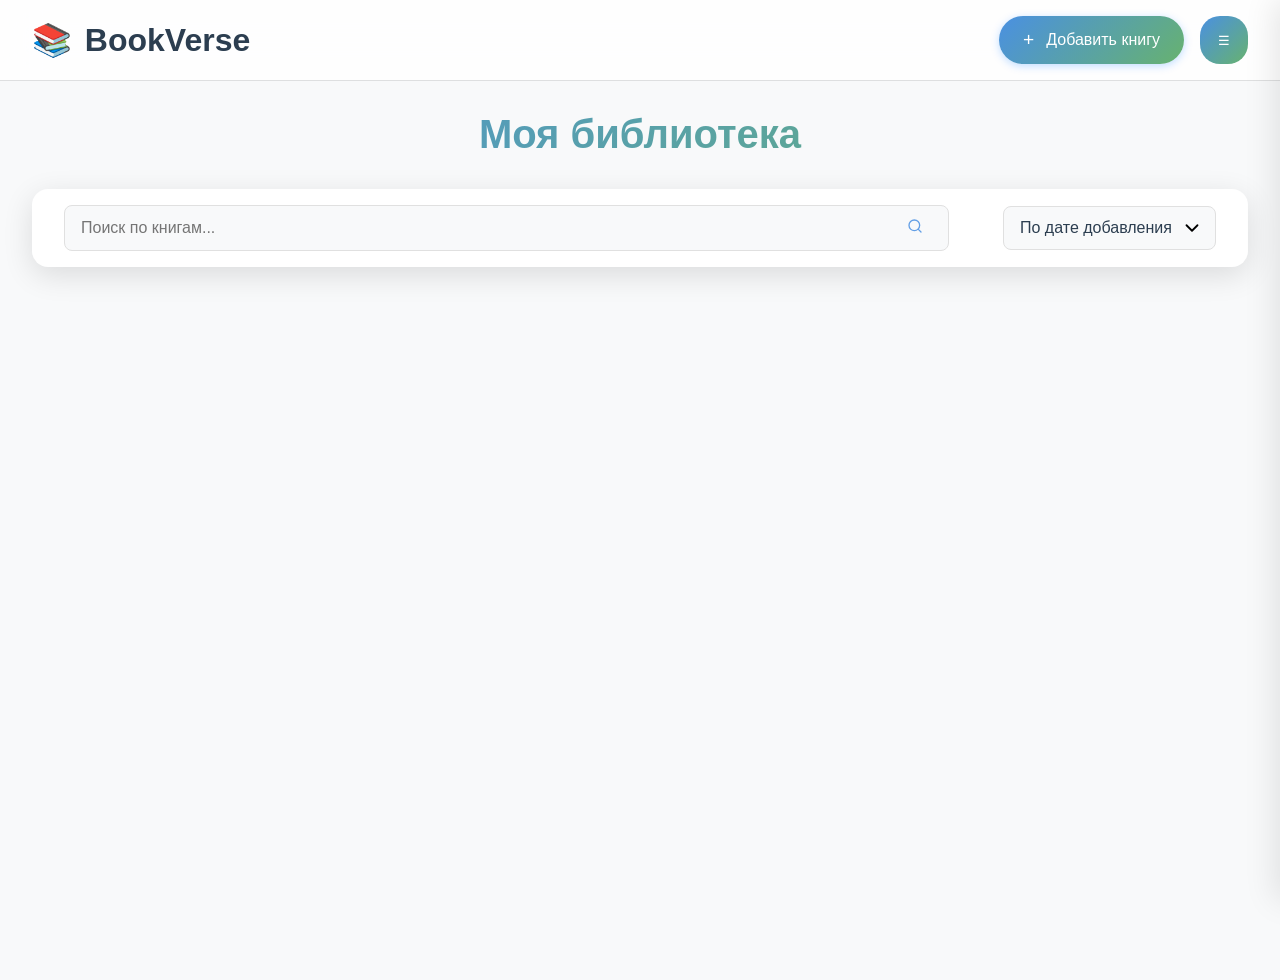
==== index.html @ 4bc9a1ad "Implement algorithmic smart search and improve character description QA" ====
<!DOCTYPE html>
<html lang="ru">
<head>
    <meta charset="UTF-8">
    <title>BookVerse - Моя библиотека</title>
    <meta name="viewport" content="width=device-width, initial-scale=1.0">
    <!-- Подключаем CSS файлы -->
    <link rel="stylesheet" href="style.css">
    <link rel="stylesheet" href="styles/settings.css">
    <link rel="icon" href="data:image/svg+xml,<svg xmlns='http://www.w3.org/2000/svg' viewBox='0 0 24 24'><text y='1em' font-size='2em'>📚</text></svg>">
</head>
<body class="white-theme">
    <!-- Навигация -->
    <nav class="main-nav glass-effect">
        <div class="nav-brand">
            <span class="logo-icon">📚</span>
            <h1 class="logo-text">BookVerse</h1>
        </div>
        
        <div class="nav-actions">
            <button class="fab-btn primary" id="uploadButton" title="Добавить книгу">
                <span class="icon-text">＋</span>
            </button>
            <button class="nav-btn with-icon" id="menuButton">
                <span class="icon-text">☰</span>
                Меню
            </button>
        </div>
    </nav>

    <!-- Основной контент -->
    <main class="content-wrapper">
        <!-- Заголовок и управление -->
        <header class="content-header">
            <div class="header-group">
                <h2 class="page-title">Моя библиотека</h2>
                <div class="sort-filter">
                    <select class="dropdown" id="sort-by">
                        <option value="date">Сортировка по дате</option>
                        <option value="title">По названию</option>
                        <option value="progress">По прогрессу</option>
                    </select>
                    <div class="search-bar">
                        <input type="text" placeholder="Поиск по книгам...">
                        <span class="search-icon">🔍</span>
                    </div>
                </div>
            </div>
        </header>

        <!-- Сетка книг -->
        <section class="books-grid" id="books-grid">
            <!-- Контент будет добавлен через JavaScript -->
        </section>
    </main>

    <!-- Боковая панель -->
    <aside class="side-panel" id="right-panel">
        <div class="panel-content">
            <div class="panel-header">
                <div class="user-profile">
                    <div class="avatar">👤</div>
                    <div class="user-info">
                        <h3 class="username">${localStorage.getItem('username')}</h3>
                        <p class="user-email">${localStorage.getItem('userEmail')}</p>
                    </div>
                </div>
                <button class="icon-btn close-btn" id="closeBtn">✕</button>
            </div>
            
            <nav class="panel-nav">
                <ul class="menu-list">
                    <li>
                        <button class="menu-item" onclick="showToolList()">
                            <span class="icon">🧠</span>
                            <span class="text">Инструменты</span>
                        </button>
                    </li>
                    <li>
                        <button class="menu-item" onclick="openSettings()">
                            <span class="icon">⚙️</span>
                            <span class="text">Настройки</span>
                        </button>
                    </li>
                </ul>
            </nav>
            
            <div class="logout-section">
                <button class="menu-item logout-btn" onclick="logout()">
                    <span class="icon">🚪</span>
                    <span class="text">Выйти</span>
                </button>
            </div>
        </div>
    </aside>

    <!-- Модальное окно загрузки -->
    <div class="modal-overlay" id="upload-overlay">
        <div class="modal-card">
            <div class="modal-header">
                <h3>Новая книга</h3>
                <button class="icon-btn" id="closeModalBtn">✕</button>
            </div>
            <div class="modal-body">
                <div class="upload-zone" id="drop-zone">
                    <input type="file" id="file-input" accept=".fb2,.txt">
                    <label for="file-input" class="upload-label">
                        <div class="upload-icon">📤</div>
                        <p>Перетащите файлы сюда<br>или нажмите для выбора</p>
                        <span class="file-types">Поддерживаемые форматы: FB2, TXT</span>
                    </label>
                </div>
                <div class="upload-progress">
                    <div class="progress-bar">
                        <div class="progress-fill" style="width: 0%"></div>
                    </div>
                    <span class="progress-text">0%</span>
                </div>
            </div>
        </div>
    </div>

    <!-- Скрипты -->
    <script src="scripts/main.js?v=20260309b" type="module"></script>
    <script type="module" src="scripts/menu.js?v=20260309b"></script>
    <script src="scripts/auth.js?v=20260309b"></script>
    <script type="module" src="scripts/settings.js?v=20260309b"></script>
    <script type="module" src="scripts/aiTools.js?v=20260309c"></script>
    <script type="module" src="scripts/contextMenu.js?v=20260309b"></script>
    <script type="module">
        import { toggleMenu, toggleUpload } from './scripts/utils.js';
        
        // Добавляем обработчики после загрузки DOM
        document.addEventListener('DOMContentLoaded', () => {
            // Кнопки для загрузки
            ['uploadButton', 'uploadCtaBtn', 'closeModalBtn'].forEach(id => {
                const button = document.getElementById(id);
                if (button) {
                    button.addEventListener('click', toggleUpload);
                }
            });

            // Кнопки для меню
            ['menuButton', 'closeBtn'].forEach(id => {
                const button = document.getElementById(id);
                if (button) {
                    button.addEventListener('click', toggleMenu);
                }
            });

            // Проверяем наличие токена при загрузке страницы
            const token = localStorage.getItem('authToken');
            if (token) {
                // Если токен есть, перенаправляем на библиотеку
                window.location.href = 'library.html';
            }
        });
    </script>
</body>
</html>
---- style.css ----
/* ============================================
   Оптимизированный CSS файл
   ============================================ */

/* Переменные (объединены дублирующие определения) */
:root {
    --primary: #636AE8;
    --background: #ffffff;
    --surface: #f8f9fa;
    --text-primary: #2c3e50;
    --text-secondary: #6c757d;
    --secondary: #4444ff;
    --accent: #ffdd2d;
}

/* ============================================
   Глобальные стили
   ============================================ */
body {
    margin: 0;
    font-family: 'Inter', system-ui;
    background: var(--background);
    color: var(--text-primary);
    transition: all 0.3s ease;
    overflow-x: hidden;
}

/* Темы */
body.white-theme {
    background-color: #ffffff;
    color: #000000;
}
body.black-theme {
    background-color: #1c1c1c; /* Тёмно-серый фон */
    color: #e0e0e0; /* Светло-серый текст */
}

/* ============================================
   Стили скроллбара (общие и для текстовых слоёв)
   ============================================ */
body.white-theme::-webkit-scrollbar,
body.black-theme::-webkit-scrollbar {
    width: 12px;
}
body.white-theme::-webkit-scrollbar-track {
    background: #e0e0e0;
}
body.black-theme::-webkit-scrollbar-track {
    background: #2b2b2b;
}
body.white-theme::-webkit-scrollbar-thumb,
body.black-theme::-webkit-scrollbar-thumb,
.text-layer::-webkit-scrollbar-thumb {
    border-radius: 6px;
    border: 3px solid;
}
body.white-theme::-webkit-scrollbar-thumb {
    background-color: var(--secondary);
    border-color: #e0e0e0;
}
body.black-theme::-webkit-scrollbar-thumb {
    background-color: var(--accent);
    border-color: #2b2b2b;
}
body.white-theme::-webkit-scrollbar-thumb:hover {
    background-color: #636AE8;
}
body.black-theme::-webkit-scrollbar-thumb:hover {
    background-color: #ffd700;
}

/* ============================================
   Навигационная панель
   ============================================ */
.navbar {
    display: flex;
    align-items: center;
    padding: 15px 30px;
    background-color: inherit;
    color: inherit;
    position: fixed;
    top: 0;
    width: 100%;
    z-index: 1000;
    box-sizing: border-box;
}
.navbar .logo {
    font-size: 2em;
    font-weight: bold;
}
.navbar .toggle-button {
    margin-left: auto;
    background-color: inherit;
    color: inherit;
    border: none;
    padding: 10px 20px;
    border-radius: 30px;
    cursor: pointer;
    transition: background-color 0.3s;
}
body.white-theme .navbar .toggle-button {
    background-color: var(--secondary);
    color: #ffffff;
}
body.black-theme .navbar .toggle-button {
    background-color: var(--accent);
    color: #1c1c1c;
}
body.white-theme .navbar .toggle-button:hover {
    background-color: #636AE8;
}
body.black-theme .navbar .toggle-button:hover {
    background-color: #ffd700;
}
.navbar .toggle-button:focus {
    outline: none;
}

/* ============================================
   Контейнер и основной контент
   ============================================ */
.container {
    display: flex;
    flex-direction: row;
    margin-top: 80px; /* Отступ под навигационную панель */
    height: calc(100vh - 80px);
    box-sizing: border-box;
}
.main-content {
    margin: 20px auto;
    flex: 1;
    overflow-y: auto;
    position: relative;
    padding-bottom: 100px; /* Отступ под нижнюю навигацию */
    box-sizing: border-box;
    max-width: 800px;
    transition: margin-right 0.3s ease;
}
.main-content.shifted {
    margin-right: 370px; /* Ширина правого сайдбара + отступ */
}
.main-content.full-width {
    width: 100%;
}

/* ============================================
   Секция загрузки
   ============================================ */
.upload-section {
    text-align: center;
    margin-top: 50px;
}
.upload-button {
    padding: 15px 30px;
    border: none;
    border-radius: 30px;
    cursor: pointer;
    font-size: 1em;
    transition: background 0.3s;
    margin-top: 20px;
}
body.white-theme .upload-button {
    background-color: var(--secondary);
    color: #ffffff;
}
body.white-theme .upload-button:hover {
    background-color: #636AE8;
}
body.black-theme .upload-button {
    background-color: var(--accent);
    color: #1c1c1c;
}
body.black-theme .upload-button:hover {
    background-color: #ffd700;
}
.upload-button:focus {
    outline: none;
}

/* ============================================
   Текстовый слой
   ============================================ */
.text-layer {
    margin: 0 auto;
    padding: 30px;
    font-size: 1.2em;
    line-height: 1.8;
    font-family: 'Georgia', 'Times New Roman', serif;
    max-width: 800px;
    width: 100%;
    box-sizing: border-box;
    overflow-y: auto;
    border-radius: 10px;
}
body.white-theme .text-layer {
    background-color: #f0f0f0;
    color: #000000;
}
body.black-theme .text-layer {
    background-color: #2b2b2b;
    color: #e0e0e0;
}
.text-layer::-webkit-scrollbar {
    width: 12px;
}
.text-layer::-webkit-scrollbar-track {
    background: inherit;
}
body.white-theme .text-layer::-webkit-scrollbar-thumb {
    background-color: var(--secondary);
    border: 3px solid #f0f0f0;
}
body.black-theme .text-layer::-webkit-scrollbar-thumb {
    background-color: var(--accent);
    border: 3px solid #2b2b2b;
}
body.white-theme .text-layer::-webkit-scrollbar-thumb:hover {
    background-color: #636AE8;
}
body.black-theme .text-layer::-webkit-scrollbar-thumb:hover {
    background-color: #ffd700;
}

/* ============================================
   Нижняя навигационная панель (скрыта)
   ============================================ */
.bottom-nav {
    display: none !important;
}

/* ============================================
   Правый сайдбар (панель меню)
   ============================================ */
.right-panel {
    position: fixed;
    top: 80px;
    right: -370px;
    width: 350px;
    height: calc(100% - 151px);
    overflow-y: auto;
    transition: right 0.3s cubic-bezier(0.4, 0, 0.2, 1);
    z-index: 1001;
    box-sizing: border-box;
    box-shadow: -5px 0 15px rgba(0,0,0,0.3);
    border-radius: 10px 0 0 10px;
}
.right-panel.active {
    right: 20px;
}
body.white-theme .right-panel {
    background: linear-gradient(180deg, #f9f9f9, #e6e6e6);
    color: #333333;
    border-left: 1px solid var(--secondary);
    box-shadow: -5px 0 15px rgba(0,0,0,0.1);
}
body.black-theme .right-panel {
    background: linear-gradient(180deg, #2b2b2b, #1c1c1c);
    color: #e0e0e0;
    border-left: 1px solid var(--accent);
    box-shadow: -5px 0 15px rgba(0,0,0,0.3);
}
body.white-theme .right-panel h2,
body.white-theme .right-panel p,
body.white-theme .right-panel button {
    color: #333333;
}
body.white-theme .right-panel button {
    background-color: var(--secondary);
    color: #ffffff;
}
body.white-theme .right-panel button:hover {
    background-color: #636AE8;
}
body.black-theme .right-panel h2,
body.black-theme .right-panel p,
body.black-theme .right-panel button {
    color: #e0e0e0;
}
body.black-theme .right-panel button {
    background-color: var(--accent);
    color: #1c1c1c;
}
body.black-theme .right-panel button:hover {
    background-color: #ffd700;
}

/* Содержимое панели */
#panel-content {
    padding: 20px 30px;
}
.panel-header {
    display: flex;
    justify-content: center;
    align-items: center;
    padding: 10px;
}
.panel-header h2 {
    margin: 0;
    font-size: 1.5em;
    text-align: center;
    color: inherit;
}
#panel-content h2 {
    margin-top: 0;
    text-align: center;
    color: inherit;
}
#panel-content p {
    text-align: center;
    font-size: 1em;
    margin-bottom: 20px;
    color: inherit;
}

/* ============================================
   Списки меню и инструментов
   ============================================ */
.menu-list,
.tool-list {
    list-style: none;
    padding: 0;
}
.menu-list li,
.tool-list li {
    margin: 15px 0;
}
.menu-list li button,
.tool-list li button {
    width: 100%;
    padding: 15px;
    border: none;
    border-radius: 30px;
    cursor: pointer;
    font-size: 1em;
    text-align: center;
    transition: background 0.3s;
}
body.white-theme .menu-list li button,
body.white-theme .tool-list li button {
    background-color: var(--secondary);
    color: #ffffff;
}
body.white-theme .menu-list li button:hover,
body.white-theme .tool-list li button:hover {
    background-color: #636AE8;
}
body.black-theme .menu-list li button,
body.black-theme .tool-list li button {
    background-color: var(--accent);
    color: #1c1c1c;
}
body.black-theme .menu-list li button:hover,
body.black-theme .tool-list li button:hover {
    background-color: #ffd700;
}
.menu-list li button:focus,
.tool-list li button:focus {
    outline: none;
}
.tool-list li p {
    margin: 5px 0 0 0;
    font-size: 0.9em;
    color: inherit;
}

/* ============================================
   Панель настроек
   ============================================ */
.settings-panel label {
    display: flex;
    align-items: center;
    margin: 10px 0 5px;
    color: inherit;
}
.settings-panel label input[type="checkbox"] {
    margin-right: 10px;
}
.settings-panel select,
.settings-panel input[type="range"],
.settings-panel input[type="color"],
.settings-panel input[type="text"] {
    width: 100%;
    padding: 8px;
    margin-bottom: 10px;
    background-color: inherit;
    color: inherit;
    border: 1px solid;
    border-radius: 5px;
    box-sizing: border-box;
}
body.white-theme .settings-panel select,
body.white-theme .settings-panel input[type="range"],
body.white-theme .settings-panel input[type="color"],
body.white-theme .settings-panel input[type="text"] {
    background-color: #f0f0f0;
    border-color: var(--secondary);
}
body.black-theme .settings-panel select,
body.black-theme .settings-panel input[type="range"],
body.black-theme .settings-panel input[type="color"],
body.black-theme .settings-panel input[type="text"] {
    background-color: #3a3a3a;
    border-color: var(--accent);
}
.settings-panel input[type="range"] {
    height: 8px;
    border-radius: 5px;
    outline: none;
    opacity: 0.7;
    transition: opacity 0.2s;
}
.settings-panel input[type="range"]:hover {
    opacity: 1;
}
.settings-panel input[type="range"]::-webkit-slider-thumb {
    -webkit-appearance: none;
    appearance: none;
    width: 20px;
    height: 20px;
    border-radius: 50%;
    background: inherit;
    cursor: pointer;
}
body.white-theme .settings-panel input[type="range"]::-webkit-slider-thumb {
    background-color: var(--secondary);
}
body.black-theme .settings-panel input[type="range"]::-webkit-slider-thumb {
    background-color: var(--accent);
}
body.white-theme .settings-panel input[type="range"]::-webkit-slider-thumb:hover {
    background-color: #636AE8;
}
body.black-theme .settings-panel input[type="range"]::-webkit-slider-thumb:hover {
    background-color: #ffd700;
}
.settings-panel button {
    width: 100%;
    padding: 12px;
    border: none;
    border-radius: 30px;
    cursor: pointer;
    font-size: 1em;
    margin-top: 10px;
    transition: background 0.3s;
}
body.white-theme .settings-panel button {
    background-color: var(--secondary);
    color: #ffffff;
}
body.white-theme .settings-panel button:hover {
    background-color: #636AE8;
}
body.black-theme .settings-panel button {
    background-color: var(--accent);
    color: #1c1c1c;
}
body.black-theme .settings-panel button:hover {
    background-color: #ffd700;
}
.settings-panel button:focus {
    outline: none;
}

/* ============================================
   Кнопка "Назад"
   ============================================ */
.back-button {
    padding: 10px 15px;
    border: none;
    border-radius: 30px;
    cursor: pointer;
    margin-bottom: 10px;
    font-size: 1em;
    transition: background 0.3s;
    display: block;
}
body.white-theme .back-button {
    background-color: var(--secondary);
    color: #ffffff;
}
body.white-theme .back-button:hover {
    background-color: #636AE8;
}
body.black-theme .back-button {
    background-color: var(--accent);
    color: #1c1c1c;
}
body.black-theme .back-button:hover {
    background-color: #ffd700;
}
.back-button:focus {
    outline: none;
}

/* ============================================
   Содержимое AI инструментов
   ============================================ */
.ai-tools-content {
    position: relative;
}
.ai-tools-content button {
    width: 100%;
    padding: 15px;
    border: none;
    border-radius: 30px;
    cursor: pointer;
    font-size: 1em;
    text-align: center;
    transition: background 0.3s;
}
body.white-theme .ai-tools-content button {
    background-color: var(--secondary);
    color: #ffffff;
}
body.white-theme .ai-tools-content button:hover {
    background-color: #636AE8;
}
body.black-theme .ai-tools-content button {
    background-color: var(--accent);
    color: #1c1c1c;
}
body.black-theme .ai-tools-content button:hover {
    background-color: #ffd700;
}

/* ============================================
   Режимы для слабовидящих и дальтоников
   ============================================ */
.accessibility-mode {
    font-size: 1.5em;
    line-height: 2;
}
.colorblind-mode {
    filter: grayscale(100%);
}
body.colorblind-mode {
    filter: contrast(1.5);
}
body.colorblind-mode .navbar {
    background-color: #222;
    color: #fff;
}
body.colorblind-mode .content {
    color: #333;
    background-color: #eee;
}
body.colorblind-mode * {
    outline: none;
    margin: 0;
}

/* ============================================
   Стили для tool-content (инструменты)
   ============================================ */
body.white-theme .tool-content,
body.black-theme .tool-content {
    border: 1px solid;
    box-shadow: 0 2px 10px rgba(0, 0, 0, 0.3);
    border-radius: 10px;
    padding: 20px;
    transition: background 0.3s ease, color 0.3s ease, border-color 0.3s ease;
}
body.white-theme .tool-content {
    background: linear-gradient(180deg, #f9f9f9, #e6e6e6);
    color: #333333;
    border-color: var(--secondary);
}
body.black-theme .tool-content {
    background: linear-gradient(180deg, #2b2b2b, #1c1c1c);
    color: #e0e0e0;
    border-color: var(--accent);
}
body.white-theme .tool-content h2,
body.white-theme .tool-content p,
body.white-theme .tool-content button {
    color: #333333;
}
body.white-theme .tool-content button {
    background-color: var(--secondary);
    color: #ffffff;
    border: none;
    border-radius: 30px;
    padding: 10px 20px;
    cursor: pointer;
    transition: background-color 0.3s ease, transform 0.2s;
}
body.white-theme .tool-content button:hover {
    background-color: #636AE8;
    transform: scale(1.05);
}
body.black-theme .tool-content h2,
body.black-theme .tool-content p,
body.black-theme .tool-content button {
    color: #e0e0e0;
}
body.black-theme .tool-content button {
    background-color: var(--accent);
    color: #1c1c1c;
    border: none;
    border-radius: 30px;
    padding: 10px 20px;
    cursor: pointer;
    transition: background-color 0.3s ease, transform 0.2s;
}
body.black-theme .tool-content button:hover {
    background-color: #ffd700;
    transform: scale(1.05);
}

/* ============================================
   Стили для form-group
   ============================================ */
body.white-theme .form-group,
body.black-theme .form-group {
    border: 1px solid;
    box-shadow: 0 2px 10px rgba(0, 0, 0, 0.3);
    border-radius: 10px;
    padding: 15px;
    margin-bottom: 20px;
    transition: background 0.3s ease, color 0.3s ease, border-color 0.3s ease;
    background: linear-gradient(180deg, #f9f9f9, #e6e6e6);
}
body.black-theme .form-group {
    background: linear-gradient(180deg, #2b2b2b, #1c1c1c);
}
body.white-theme .form-group label,
body.white-theme .form-group input,
body.white-theme .form-group select,
body.white-theme .form-group textarea {
    color: #333333;
}
body.white-theme .form-group input,
body.white-theme .form-group select,
body.white-theme .form-group textarea {
    background-color: #ffffff;
    border: 1px solid var(--secondary);
    border-radius: 5px;
    padding: 10px;
    width: 100%;
    box-sizing: border-box;
    transition: border-color 0.3s ease, background-color 0.3s ease;
}
body.white-theme .form-group input:focus,
body.white-theme .form-group select:focus,
body.white-theme .form-group textarea:focus {
    border-color: #636AE8;
    outline: none;
}
body.black-theme .form-group label,
body.black-theme .form-group input,
body.black-theme .form-group select,
body.black-theme .form-group textarea {
    color: #e0e0e0;
}
body.black-theme .form-group input,
body.black-theme .form-group select,
body.black-theme .form-group textarea {
    background-color: #1c1c1c;
    border: 1px solid var(--accent);
    border-radius: 5px;
    padding: 10px;
    width: 100%;
    box-sizing: border-box;
    transition: border-color 0.3s ease, background-color 0.3s ease;
}
body.black-theme .form-group input:focus,
body.black-theme .form-group select:focus,
body.black-theme .form-group textarea:focus {
    border-color: #ffd700;
    outline: none;
}
body.white-theme .form-group button {
    background-color: var(--secondary);
    color: #ffffff;
    border: none;
    border-radius: 30px;
    padding: 10px 20px;
    cursor: pointer;
    transition: background-color 0.3s ease, transform 0.2s;
}
body.white-theme .form-group button:hover {
    background-color: #636AE8;
    transform: scale(1.05);
}
body.black-theme .form-group button {
    background-color: var(--accent);
    color: #1c1c1c;
    border: none;
    border-radius: 30px;
    padding: 10px 20px;
    cursor: pointer;
    transition: background-color 0.3s ease, transform 0.2s;
}
body.black-theme .form-group button:hover {
    background-color: #ffd700;
    transform: scale(1.05);
}

/* ============================================
   Стили для summary-result
   ============================================ */
body.white-theme .summary-result,
body.black-theme .summary-result {
    border: 1px solid;
    box-shadow: 0 2px 10px rgba(0, 0, 0, 0.3);
    border-radius: 10px;
    padding: 20px;
    margin-bottom: 20px;
    transition: background 0.3s ease, color 0.3s ease, border-color 0.3s ease;
    font-size: 1em;
    line-height: 1.6;
    overflow: auto;
}
body.white-theme .summary-result {
    background: linear-gradient(180deg, #f9f9f9, #e6e6e6);
    color: #333333;
    border-color: var(--secondary);
}
body.black-theme .summary-result {
    background: linear-gradient(180deg, #2b2b2b, #1c1c1c);
    color: #e0e0e0;
    border-color: var(--accent);
}
body.white-theme .summary-result h3,
body.white-theme .summary-result p,
body.white-theme .summary-result li {
    color: #333333;
}
body.black-theme .summary-result h3,
body.black-theme .summary-result p,
body.black-theme .summary-result li {
    color: #e0e0e0;
}
.summary-result::-webkit-scrollbar {
    width: 10px;
}
body.white-theme .summary-result::-webkit-scrollbar-track {
    background: #e0e0e0;
}
body.black-theme .summary-result::-webkit-scrollbar-track {
    background: #2b2b2b;
}
body.white-theme .summary-result::-webkit-scrollbar-thumb {
    background-color: var(--secondary);
    border-radius: 5px;
    border: 2px solid #e0e0e0;
}
body.black-theme .summary-result::-webkit-scrollbar-thumb {
    background-color: var(--accent);
    border-radius: 5px;
    border: 2px solid #2b2b2b;
}
body.white-theme .summary-result::-webkit-scrollbar-thumb:hover {
    background-color: #636AE8;
}
body.black-theme .summary-result::-webkit-scrollbar-thumb:hover {
    background-color: #ffd700;
}

/* ============================================
   Стили для visualization-tool
   ============================================ */
body.white-theme .visualization-tool,
body.black-theme .visualization-tool {
    border: 1px solid;
    box-shadow: 0 2px 10px rgba(0, 0, 0, 0.3);
    border-radius: 10px;
    padding: 20px;
    margin-bottom: 20px;
    transition: background 0.3s ease, color 0.3s ease, border-color 0.3s ease;
    overflow: hidden;
}
body.white-theme .visualization-tool {
    background: linear-gradient(180deg, #f9f9f9, #e6e6e6);
    color: #333333;
    border-color: var(--secondary);
}
body.black-theme .visualization-tool {
    background: linear-gradient(180deg, #2b2b2b, #1c1c1c);
    color: #e0e0e0;
    border-color: var(--accent);
}

/* ============================================
   Стили для chat-window
   ============================================ */
body.white-theme .chat-window,
body.black-theme .chat-window {
    border: 1px solid;
    box-shadow: 0 4px 15px rgba(0, 0, 0, 0.3);
    border-radius: 10px;
    padding: 15px;
    margin-bottom: 20px;
    max-height: 400px;
    overflow-y: auto;
    transition: background 0.3s ease, color 0.3s ease, border-color 0.3s ease;
}
body.white-theme .chat-window {
    background: linear-gradient(180deg, #ffffff, #f2f2f2);
    color: #333333;
    border-color: var(--secondary);
}
body.black-theme .chat-window {
    background: linear-gradient(180deg, #2b2b2b, #1c1c1c);
    color: #e0e0e0;
    border-color: var(--accent);
}
.chat-window::-webkit-scrollbar {
    width: 10px;
}
body.white-theme .chat-window::-webkit-scrollbar-track {
    background: #e0e0e0;
}
body.black-theme .chat-window::-webkit-scrollbar-track {
    background: #2b2b2b;
}
body.white-theme .chat-window::-webkit-scrollbar-thumb {
    background-color: var(--secondary);
    border-radius: 5px;
    border: 2px solid #e0e0e0;
}
body.black-theme .chat-window::-webkit-scrollbar-thumb {
    background-color: var(--accent);
    border-radius: 5px;
    border: 2px solid #2b2b2b;
}
body.white-theme .chat-window::-webkit-scrollbar-thumb:hover {
    background-color: #636AE8;
}
body.black-theme .chat-window::-webkit-scrollbar-thumb:hover {
    background-color: #ffd700;
}

/* ============================================
   Стили для input-container и #user-input
   ============================================ */
body.white-theme .input-container,
body.black-theme .input-container {
    border-radius: 10px;
    padding: 10px;
    margin-top: 10px;
    display: flex;
    gap: 10px;
    transition: background 0.3s ease, border-color 0.3s ease;
}
body.white-theme .input-container {
    background: #ffffff;
    border: 1px solid var(--secondary);
}
body.black-theme .input-container {
    background: #1c1c1c;
    border: 1px solid var(--accent);
}
body.white-theme .input-container input,
body.white-theme .input-container button {
    background-color: #f2f2f2;
    color: #333333;
    border: 1px solid var(--secondary);
    border-radius: 5px;
    padding: 8px 12px;
    transition: border-color 0.3s ease, background-color 0.3s ease;
}
body.white-theme .input-container button {
    background-color: var(--secondary);
    color: #ffffff;
    cursor: pointer;
}
body.white-theme .input-container button:hover {
    background-color: #636AE8;
}
body.black-theme .input-container input,
body.black-theme .input-container button {
    background-color: #2b2b2b;
    color: #e0e0e0;
    border: 1px solid var(--accent);
    border-radius: 5px;
    padding: 8px 12px;
    transition: border-color 0.3s ease, background-color 0.3s ease;
}
body.black-theme .input-container button {
    background-color: var(--accent);
    color: #1c1c1c;
    cursor: pointer;
}
body.black-theme .input-container button:hover {
    background-color: #ffd700;
}
body.white-theme #user-input,
body.black-theme #user-input {
    border-radius: 10px;
    padding: 10px 15px;
    font-size: 1em;
    width: 100%;
    box-sizing: border-box;
    transition: background-color 0.3s ease, border-color 0.3s ease, color 0.3s ease;
}
body.white-theme #user-input {
    background-color: #ffffff;
    color: #333333;
    border: 1px solid var(--secondary);
}
body.black-theme #user-input {
    background-color: #1c1c1c;
    color: #e0e0e0;
    border: 1px solid var(--accent);
}
body.white-theme #user-input:focus {
    border-color: #636AE8;
    background-color: #f9f9f9;
    outline: none;
}
body.black-theme #user-input:focus {
    border-color: #ffd700;
    background-color: #2b2b2b;
    outline: none;
}
body.white-theme #user-input::placeholder {
    color: #999999;
}
body.black-theme #user-input::placeholder {
    color: #cccccc;
}
#user-input:focus {
    transition: all 0.3s ease;
}

/* ============================================
   Стили для pannel-header и panel-content
   ============================================ */
body.white-theme .pannel-header {
    background-color: #f9f9f9;
    color: #333333;
    border-bottom: 1px solid var(--secondary);
    padding: 15px 20px;
    font-size: 1.5em;
    font-weight: bold;
    text-align: center;
    border-radius: 10px 10px 0 0;
    transition: background-color 0.3s ease, color 0.3s ease, border-color 0.3s ease;
}
body.black-theme .pannel-header {
    background-color: #1c1c1c;
    color: var(--accent);
    border-bottom: 1px solid var(--accent);
    padding: 15px 20px;
    font-size: 1.5em;
    font-weight: bold;
    text-align: center;
    border-radius: 10px 10px 0 0;
    transition: background-color 0.3s ease, color 0.3s ease, border-color 0.3s ease;
}
body.white-theme .pannel-header:hover {
    background-color: #e6e6e6;
    color: var(--secondary);
}
body.black-theme .pannel-header:hover {
    background-color: #2b2b2b;
    color: #ffd700;
}
body.white-theme #panel-content h2 {
    color: #333333;
    padding: 10px 15px;
    font-size: 1.8em;
    font-weight: bold;
    text-align: center;
    border-radius: 5px;
    transition: background-color 0.3s ease, color 0.3s ease, border-color 0.3s ease;
}
body.black-theme #panel-content h2 {
    color: var(--accent);
    padding: 10px 15px;
    font-size: 1.8em;
    font-weight: bold;
    text-align: center;
    border-radius: 5px;
    transition: background-color 0.3s ease, color 0.3s ease, border-color 0.3s ease;
}

/* ============================================
   Стили для сетки книг и карточек (лендинг, главная)
   ============================================ */
.library-grid,
.books-grid {
    display: grid;
    gap: 20px;
    padding: 20px;
}
.library-grid {
    grid-template-columns: repeat(auto-fill, minmax(200px, 1fr));
}
.books-grid {
    grid-template-columns: repeat(auto-fill, minmax(280px, 1fr));
    gap: 1.5rem;
    margin-top: 2rem;
}
.book-card {
    cursor: pointer;
    overflow: hidden;
    transition: transform 0.2s ease, box-shadow 0.2s ease;
    display: flex;
    flex-direction: column;
    background: var(--surface);
    border-radius: 15px;
    height: 300px;
}
.book-card:hover {
    transform: translateY(-5px);
    box-shadow: 0 5px 15px rgba(0,0,0,0.2);
}

.book-icon {
    font-size: 48px;
}
.book-info {
    padding: 15px;
    overflow: hidden;
}
.book-info h3 {
    margin: 0;
    font-size: 1.1em;
    white-space: nowrap;
    overflow: hidden;
    text-overflow: ellipsis;
}
.progress-bar {
    margin: 10px 0;
    height: 4px;
    background-color: rgba(0, 0, 0, 0.1);
    border-radius: 2px;
}
.progress {
    height: 100%;
    background-color: var(--secondary);
    border-radius: 2px;
    transition: width 0.3s ease;
}
body.black-theme .progress {
    background-color: var(--accent);
}
.progress-text {
    margin: 5px 0;
    font-size: 0.9em;
    opacity: 0.8;
}
.empty-library {
    text-align: center;
    padding: 50px;
    grid-column: 1 / -1;
}
.empty-library h2 {
    margin-bottom: 15px;
}
.empty-library p {
    margin-bottom: 25px;
    opacity: 0.8;
}
.error-message {
    color: #dc3545;
    background: #f8d7da;
    padding: 1rem;
    border-radius: 0.5rem;
    margin-bottom: 1.5rem;
    border: 1px solid #f5c6cb;
    display: none;
}

/* ============================================
   Лендинг
   ============================================ */
.landing-container {
    max-width: 1200px;
    margin: 0 auto;
    padding: 2rem;
}
.landing-header {
    text-align: center;
    margin-bottom: 4rem;
}
.tagline {
    font-size: 1.5rem;
    color: #666;
    margin-top: 1rem;
}
.features {
    display: grid;
    grid-template-columns: repeat(auto-fit, minmax(250px, 1fr));
    gap: 2rem;
    margin: 3rem 0;
}
.feature-card {
    background: var(--surface);
    border-radius: 1rem;
    padding: 2rem;
    text-align: center;
    transition: transform 0.3s ease;
}
.feature-card:hover {
    transform: translateY(-5px);
}
.feature-icon {
    font-size: 3rem;
    margin-bottom: 1rem;
}
.auth-buttons {
    display: flex;
    gap: 1rem;
    justify-content: center;
    margin-top: 3rem;
}
.auth-button {
    padding: 1rem 2rem;
    border-radius: 8px;
    text-decoration: none;
    font-weight: 500;
    transition: transform 0.2s, box-shadow 0.2s;
}
.auth-button.primary {
    background: var(--primary);
    color: white;
}
.auth-button.secondary {
    background: transparent;
    border: 2px solid var(--primary);
    color: var(--primary);
}
.auth-button:hover {
    transform: translateY(-2px);
    box-shadow: 0 4px 12px rgba(99,106,232,0.3);
}

/* ============================================
   Главная страница (навигация)
   ============================================ */
.main-nav {
    display: flex;
    align-items: center;
    justify-content: space-between;
    padding: 12px 24px;
    background: rgba(255, 255, 255, 0.9);
    backdrop-filter: blur(10px);
    box-shadow: 0 2px 10px rgba(0, 0, 0, 0.1);
    position: fixed;
    top: 0;
    left: 0;
    right: 0;
    z-index: 1000;
    height: 60px;
}

/* Логотип */
.nav-brand {
    display: flex;
    align-items: center;
    gap: 12px;
}

.logo-icon {
    font-size: 1.5em;
}

.logo-text {
    font-size: 1.5em;
    margin: 0;
    font-weight: 600;
}

/* Действия в навигации */
.nav-actions {
    display: flex;
    align-items: center;
    gap: 16px;
}

/* Кнопка добавления */
.fab-btn {
    width: 40px;
    height: 40px;
    border-radius: 20px;
    display: flex;
    align-items: center;
    justify-content: center;
    border: none;
    cursor: pointer;
    transition: all 0.2s ease;
    background: var(--primary);
    color: white;
    font-size: 1.2em;
}

.fab-btn:hover {
    transform: scale(1.05);
    box-shadow: 0 2px 8px rgba(0, 0, 0, 0.2);
}

/* Стилизация поиска и сортировки */
.sort-filter {
    display: flex;
    align-items: center;
    gap: 16px;
    margin-top: 16px;
}

.dropdown {
    padding: 8px 16px;
    border: 1px solid rgba(0, 0, 0, 0.1);
    border-radius: 20px;
    background: white;
    font-size: 0.9em;
    color: var(--text-primary);
    cursor: pointer;
    transition: all 0.2s ease;
}

.search-bar {
    display: flex;
    align-items: center;
    background: white;
    border: 1px solid rgba(0, 0, 0, 0.1);
    border-radius: 20px;
    padding: 8px 16px;
    flex: 1;
    max-width: 300px;
}

.search-bar input {
    border: none;
    outline: none;
    width: 100%;
    font-size: 0.9em;
    color: var(--text-primary);
}

.search-icon {
    opacity: 0.5;
    margin-left: 8px;
}

/* Сетка книг */
.books-grid {
    display: grid;
    grid-template-columns: repeat(auto-fill, minmax(200px, 1fr));
    gap: 24px;
    padding: 24px;
    margin-top: 80px;
}

/* Карточка книги */
.book-card {
    background: white;
    border-radius: 12px;
    overflow: hidden;
    transition: all 0.2s ease;
    box-shadow: 0 2px 8px rgba(0, 0, 0, 0.1);
}

.book-card:hover {
    transform: translateY(-4px);
    box-shadow: 0 4px 12px rgba(0, 0, 0, 0.15);
}

.book-cover {
    width: 100%;
    height: 280px;
    overflow: hidden;
}

.book-cover img {
    width: 100%;
    height: 100%;
    object-fit: cover;
}

.book-details {
    padding: 16px;
}

.book-title {
    margin: 0 0 8px 0;
    font-size: 1em;
    font-weight: 600;
}

.book-meta {
    display: flex;
    justify-content: space-between;
    font-size: 0.8em;
    color: var(--text-secondary);
    margin-bottom: 8px;
}

/* Прогресс чтения */
.progress-bar {
    height: 4px;
    background-color: rgba(0, 0, 0, 0.1);
    border-radius: 2px;
}

.progress-fill {
    height: 100%;
    background: var(--primary);
    transition: width 0.3s ease;
}

/* Состояние пустой библиотеки */
.empty-state {
    grid-column: 1 / -1;
    text-align: center;
    padding: 48px;
    display: none; /* По умолчанию скрыт */
}

.empty-state.active {
    display: flex;
    flex-direction: column;
    align-items: center;
}

.empty-illustration {
    font-size: 4em;
    margin-bottom: 16px;
}

/* Адаптивность */
@media (max-width: 768px) {
    .main-nav {
        padding: 8px 16px;
    }

    .sort-filter {
        flex-direction: column;
        align-items: stretch;
    }

    .search-bar {
        max-width: none;
    }

    .books-grid {
        grid-template-columns: repeat(auto-fill, minmax(160px, 1fr));
        gap: 16px;
        padding: 16px;
    }

    .book-cover {
        height: 220px;
    }
}

/* ============================================
   Страница авторизации
   ============================================ */
.auth-container {
    display: flex;
    justify-content: center;
    align-items: center;
    min-height: 100vh;
    padding: 2rem;
}
.auth-box {
    background: var(--surface);
    border-radius: 1.5rem;
    padding: 3rem;
    width: 100%;
    max-width: 500px;
    box-shadow: 0 10px 30px rgba(0,0,0,0.1);
    animation: slideUp 0.5s ease;
}
@keyframes slideUp {
    from {
        opacity: 0;
        transform: translateY(50px);
    }
    to {
        opacity: 1;
        transform: translateY(0);
    }
}
.auth-form {
    display: flex;
    flex-direction: column;
    gap: 1.5rem;
}
.auth-form input {
    padding: 1rem;
    border: 2px solid #e0e0e0;
    border-radius: 0.75rem;
    font-size: 1rem;
    transition: border-color 0.3s ease;
}
.auth-form input:focus {
    outline: none;
    border-color: var(--primary);
}
.auth-form button {
    background: var(--primary);
    color: white;
    border: none;
    padding: 1rem;
    border-radius: 0.75rem;
    font-size: 1rem;
    cursor: pointer;
    transition: background 0.3s ease;
}
.auth-form button:hover {
    background: #4f58e6;
}
.loading-indicator {
    position: fixed;
    top: 50%;
    left: 50%;
    transform: translate(-50%, -50%);
    text-align: center;
}
.spinner {
    border: 4px solid #f3f3f3;
    border-top: 4px solid var(--primary);
    border-radius: 50%;
    width: 40px;
    height: 40px;
    animation: spin 1s linear infinite;
    margin: 0 auto 1rem;
}
@keyframes spin {
    0% { transform: rotate(0deg); }
    100% { transform: rotate(360deg); }
}
.upload-overlay {
    position: fixed;
    top: 0;
    left: 0;
    right: 0;
    bottom: 0;
    background: rgba(0,0,0,0.5);
    display: none;
    align-items: center;
    justify-content: center;
}
.auth-card {
    background: var(--surface);
    border-radius: 1.5rem;
    padding: 2rem;
    width: 100%;
    max-width: 400px;
    box-shadow: 0 4px 6px rgba(0,0,0,0.1);
}
.input-group {
    margin-bottom: 1.5rem;
}
.input-group label {
    display: block;
    margin-bottom: 0.5rem;
    color: var(--text-primary);
    font-weight: 500;
}
.input-group input {
    width: 100%;
    padding: 0.75rem;
    border: 1px solid #e0e0e0;
    border-radius: 0.5rem;
    font-size: 1rem;
    transition: border-color 0.3s ease;
}
.input-group input:focus {
    outline: none;
    border-color: var(--primary);
    box-shadow: 0 0 0 2px rgba(99,106,232,0.2);
}

/* ============================================
   Пустое состояние
   ============================================ */
.empty-state {
    display: flex;
    flex-direction: column;
    align-items: center;
    justify-content: center;
    min-height: 70vh;
    text-align: center;
    padding: 2rem;
}
.empty-content {
    text-align: center;
    padding: 2rem;
    background: var(--surface);
    border-radius: 1rem;
    box-shadow: 0 2px 4px rgba(0,0,0,0.1);
}
.empty-icon {
    font-size: 4rem;
    margin-bottom: 1rem;
    display: block;
}
.empty-content h3 {
    margin: 0.5rem 0;
    color: var(--text-primary);
}
.empty-content p {
    color: var(--text-secondary);
    margin-bottom: 1.5rem;
}
.books-grid {
    padding: 1.5rem;
}
.book-card {
    border-radius: 1rem;
    box-shadow: 0 2px 4px rgba(0,0,0,0.1);
}
.book-card:hover {
    transform: translateY(-4px);
}
.book-cover {
    aspect-ratio: 2/3;
    background: #f0f0f0;
    display: flex;
    align-items: center;
    justify-content: center;
}
.book-info {
    padding: 1rem;
}
.book-title {
    margin: 0;
    font-size: 1rem;
    color: var(--text-primary);
}
.book-meta {
    display: flex;
    justify-content: space-between;
    color: var(--text-secondary);
    font-size: 0.875rem;
    margin: 0.5rem 0;
}
.progress-bar {
    height: 4px;
    background: #e0e0e0;
    border-radius: 2px;
    overflow: hidden;
}
.progress {
    height: 100%;
    background: var(--primary);
    transition: width 0.3s ease;
}

/* ============================================
   Современные элементы интерфейса
   ============================================ */
.glass-effect {
    background: rgba(255, 255, 255, 0.85);
    backdrop-filter: blur(10px);
    box-shadow: 0 4px 6px rgba(0, 0, 0, 0.05);
}
.content-wrapper {
    padding: 2rem 5%;
    margin-top: 80px;
}
.page-title {
    font-size: 2rem;
    color: var(--text-primary);
    margin: 0 0 1.5rem;
    text-align: center;
}
.page-title::after {
    content: '';
    display: block;
    margin: 0.5rem auto 0;
    width: 60px;
    height: 3px;
    background: var(--primary);
    border-radius: 2px;
}
.sort-filter {
    display: flex;
    gap: 1rem;
    align-items: center;
    margin-bottom: 2rem;
}
.search-bar {
    flex-grow: 1;
    max-width: 500px;
    position: relative;
}
.search-bar input {
    width: 100%;
    padding: 12px 45px 12px 20px;
    border: 2px solid var(--primary);
    border-radius: 30px;
    font-size: 1.1rem;
    background: var(--surface);
    transition: all 0.3s ease;
}
.search-bar input:focus {
    box-shadow: 0 0 0 3px rgba(99,106,232,0.2);
}
.search-bar .icon-text {
    position: absolute;
    right: 1rem;
    top: 50%;
    transform: translateY(-50%);
    opacity: 0.6;
}
.fab-btn {
    width: 56px;
    height: 56px;
    border-radius: 50%;
    background: var(--primary);
    color: white;
    border: none;
    font-size: 1.5rem;
    cursor: pointer;
    transition: transform 0.2s, box-shadow 0.2s;
}
.fab-btn:hover {
    transform: scale(1.05);
    box-shadow: 0 4px 12px rgba(99,106,232,0.3);
}
.modal-overlay {
    position: fixed;
    top: 0;
    left: 0;
    right: 0;
    bottom: 0;
    background: rgba(0, 0, 0, 0.5);
    display: none;
    align-items: center;
    justify-content: center;
    z-index: 1000;
}
.modal-card {
    background: var(--surface);
    border-radius: 16px;
    width: 90%;
    max-width: 500px;
    padding: 1.5rem;
    animation: modalSlide 0.3s ease;
}
@keyframes modalSlide {
    from { transform: translateY(20px); opacity: 0; }
    to { transform: translateY(0); opacity: 1; }
}
.upload-zone {
    border: 2px dashed;
    border-color: var(--border-color, #ccc);
    border-radius: 12px;
    padding: 2rem;
    text-align: center;
    transition: border-color 0.3s;
}

.upload-zone input[type="file"] {
    display: none;
}

.upload-label {
    display: block;
    cursor: pointer;
}
.upload-zone:hover {
    border-color: var(--primary);
}
.upload-zone.drag-over {
    border-color: var(--primary);
    background: rgba(99, 106, 232, 0.12);
    transform: scale(1.01);
}
.upload-icon {
    font-size: 3rem;
    margin-bottom: 1rem;
    opacity: 0.8;
}
.empty-state.card {
    max-width: 500px;
    margin: 2rem auto;
    padding: 2rem;
    text-align: center;
    background: var(--surface);
    border-radius: 16px;
    box-shadow: 0 4px 6px rgba(0, 0, 0, 0.05);
}
.empty-illustration {
    font-size: 4rem;
    margin-bottom: 1.5rem;
    opacity: 0.8;
}
.empty-state h3 {
    margin: 0 0 0.5rem;
    font-size: 1.5rem;
    color: var(--text-primary);
}
.empty-state p {
    font-size: 1.2rem;
    color: var(--text-secondary);
    margin-bottom: 2rem;
}
.upload-cta-btn {
    margin-top: 2rem;
    padding: 1rem 3rem;
    font-size: 1.2rem;
    border-radius: 50px;
    background: var(--primary);
    color: white;
    border: none;
    cursor: pointer;
    transition: transform 0.2s;
    box-shadow: 0 4px 15px rgba(99,106,232,0.3);
}
.upload-cta-btn:hover {
    transform: translateY(-2px);
}
.search-icon {
    position: absolute;
    right: 20px;
    top: 50%;
    transform: translateY(-50%);
    font-size: 1.2rem;
    opacity: 0.7;
}
body.menu-open {
    overflow: hidden;
}

/* ============================================
   Боковое меню и панель глав
   ============================================ */
.side-panel,
.chapters-panel {
    position: fixed;
    top: 70px;
    right: -320px;
    width: 320px;
    height: calc(100vh - 90px);
    background: rgba(255, 255, 255, 0.95);
    backdrop-filter: blur(20px);
    border-left: 1px solid rgba(0,0,0,0.1);
    border-radius: 15px;
    padding: 15px;
    transition: right 0.3s cubic-bezier(0.4, 0, 0.2, 1);
    z-index: 1001;
    overflow-y: auto;
}
.side-panel.visible,
.chapters-panel.active {
    right: 20px;
}
.panel-header {
    padding: 1.5rem;
    border-bottom: 2px solid var(--border-color, #ccc);
}
.panel-header h3 {
    font-size: 1.3em;
    color: var(--primary, #636AE8);
    margin: 0;
    padding-bottom: 10px;
}
.panel-nav button {
    width: 100%;
    text-align: left;
    padding: 12px 15px;
    background: none;
    border: none;
    color: inherit;
    cursor: pointer;
    border-radius: 8px;
    display: flex;
    align-items: center;
    gap: 10px;
    transition: background-color 0.2s;
}
.panel-nav button:hover {
    background-color: rgba(255, 255, 255, 0.1);
}
body.white-theme .panel-nav button:hover {
    background-color: rgba(99,106,232,0.1);
}
.panel-nav ul {
    padding: 1rem;
}
.panel-nav li {
    margin-bottom: 0.5rem;
}
.nav-btn {
    background: none;
    border: none;
    padding: 10px 20px;
    border-radius: 8px;
    color: var(--text-primary);
    cursor: pointer;
    font-size: 1em;
    transition: all 0.2s ease;
    display: flex;
    align-items: center;
    gap: 8px;
}
.nav-btn:hover {
    background: var(--primary);
    color: white;
}
.nav-btn:focus {
    outline: none;
}
.nav-btn.with-icon {
    padding: 0.8rem 1.5rem;
    border-radius: 8px;
    background: var(--surface);
    color: var(--text-primary);
    border: 1px solid var(--border-color, #ccc);
    transition: all 0.2s ease;
}
.nav-btn.with-icon:hover {
    background: var(--primary);
    color: white;
    transform: translateY(-1px);
    box-shadow: 0 3px 8px rgba(99,106,232,0.2);
}
.fab-btn.primary {
    background: var(--primary);
    color: white;
    box-shadow: 0 4px 12px rgba(99,106,232,0.3);
}
.fab-btn.primary:hover {
    transform: scale(1.1);
}

/* ============================================
   Страница чтения (reader.html)
   ============================================ */
.reader-content {
    max-width: 800px;
    margin: 80px auto 20px;
    padding: 20px;
    background: var(--surface-color, #fff);
    box-shadow: 0 2px 4px rgba(0, 0, 0, 0.1);
    border-radius: 8px;
    min-height: calc(100vh - 200px);
    position: relative;
}
.text-layer {
    font-size: var(--base-font-size, 16px);
    line-height: 1.8;
    color: var(--text-primary);
    padding: 20px;
    margin-bottom: 40px;
    white-space: pre-wrap;
}
.chapters-panel {
    right: -320px;
    top: 70px;
    height: calc(100vh - 90px);
    z-index: 1001;
    transition: right 0.3s cubic-bezier(0.4, 0, 0.2, 1);
}
.chapters-panel.active {
    right: 20px;
}
.chapters-header {
    padding: 15px;
    border-bottom: 1px solid var(--border-color, #ccc);
    display: flex;
    justify-content: space-between;
    align-items: center;
}
.chapters-header h3 {
    margin: 0;
    font-size: 1.2em;
}
.chapters-list {
    padding: 15px;
}
.chapters-list-items {
    list-style: none;
    padding: 0;
    margin: 0;
}
.chapter-button {
    width: 100%;
    display: flex;
    align-items: center;
    gap: 10px;
    padding: 12px 15px;
    border: none;
    background: none;
    color: var(--text-primary);
    cursor: pointer;
    transition: all 0.2s ease;
    text-align: left;
}
.chapter-button:hover {
    background: var(--primary);
    color: white;
    transform: translateX(10px);
}
.chapter-number {
    min-width: 24px;
    height: 24px;
    display: flex;
    align-items: center;
    justify-content: center;
    background: var(--primary);
    color: white;
    border-radius: 12px;
    font-size: 0.8em;
}
.chapter-title {
    flex: 1;
    overflow: hidden;
    text-overflow: ellipsis;
    white-space: nowrap;
}
.no-chapters {
    text-align: center;
    color: var(--text-secondary);
    padding: 20px;
}

/* ============================================
   Навигация по страницам и хлебные крошки
   ============================================ */
.page-navigation {
    position: fixed;
    bottom: 30px;
    left: 50%;
    transform: translateX(-50%);
    display: flex;
    align-items: center;
    gap: 15px;
    background: var(--surface-color, #fff);
    padding: 12px 25px;
    border-radius: 40px;
    box-shadow: 0 4px 15px rgba(0,0,0,0.15);
    border: 2px solid var(--primary);
}
.page-navigation button {
    background: var(--primary);
    color: white;
    padding: 10px 20px;
    border-radius: 25px;
    font-weight: 500;
    transition: all 0.2s ease;
    display: flex;
    align-items: center;
    gap: 8px;
}
.page-navigation button:hover {
    transform: translateY(-2px);
    box-shadow: 0 3px 8px rgba(0,0,0,0.2);
}
.page-info {
    display: flex;
    align-items: center;
    gap: 10px;
}
#page-input {
    width: 60px;
    text-align: center;
    padding: 5px;
    border: 1px solid var(--border-color, #ccc);
    border-radius: 4px;
}
.breadcrumbs {
    position: absolute;
    left: 50%;
    transform: translateX(-50%);
    display: flex;
    gap: 25px;
    font-size: 0.95em;
    background: var(--surface-color, #fff);
    padding: 8px 20px;
    border-radius: 30px;
    box-shadow: 0 2px 8px rgba(0,0,0,0.1);
    z-index: 800;
}

/* ============================================
   Дополнительные стили для панелей и кнопок
   ============================================ */
.nav-btn#close-chapters, 
.nav-btn#close-menu {
    background: var(--primary);
    color: white;
    padding: 6px 12px;
    border-radius: 50%;
}
@keyframes slideIn {
    from { transform: translateY(20px); opacity: 0; }
    to { transform: translateY(0); opacity: 1; }
}
.chapters-panel, .side-panel {
    animation: slideIn 0.3s ease-out;
}
.nav-btn.highlight {
    background: linear-gradient(45deg, var(--primary), #6c5ce7);
    color: white;
    padding: 10px 25px;
}

/* ============================================
   Обновлённое меню
   ============================================ */
.user-profile {
    display: flex;
    align-items: center;
    gap: 15px;
    padding: 20px;
    background: rgba(0,0,0,0.05);
    border-radius: 15px;
    margin-bottom: 20px;
}

.avatar {
    width: 45px;
    height: 45px;
    border-radius: 50%;
    background: var(--primary);
    display: flex;
    align-items: center;
    justify-content: center;
    font-size: 1.5em;
    color: white;
}

.user-info {
    flex: 1;
}

.username {
    margin: 0;
    font-size: 1.1em;
    color: var(--text-primary);
}

.user-email {
    margin: 0;
    font-size: 0.9em;
    color: var(--text-secondary);
}

.menu-item {
    padding: 20px 30px;
    gap: 25px;
    font-size: 1.1em;
}

.menu-item .icon {
    font-size: 1.8em;
    width: 45px;
}

.logout-section {
    margin-top: 30px;
    padding: 25px;
    border-top: 2px solid rgba(0,0,0,0.1);
}

/* ============================================
   Конец оптимизированного CSS файла
   ============================================ */

/* Профиль */
.user-profile-large {
    padding: 30px;
    text-align: center;
    background: rgba(0,0,0,0.05);
    border-radius: 20px;
    margin-bottom: 30px;
}

.avatar-large {
    width: 80px;
    height: 80px;
    border-radius: 50%;
    background: var(--primary);
    display: flex;
    align-items: center;
    justify-content: center;
    font-size: 2.5em;
    color: white;
    margin: 0 auto 20px;
}

.stats-grid {
    display: grid;
    grid-template-columns: repeat(2, 1fr);
    gap: 20px;
    padding: 20px;
}

.stat-card {
    background: white;
    padding: 20px;
    border-radius: 15px;
    text-align: center;
    box-shadow: 0 2px 8px rgba(0,0,0,0.1);
}

.stat-number {
    font-size: 2em;
    color: var(--primary);
    margin: 10px 0;
    font-weight: bold;
}

/* AI инструменты */
.tools-grid {
    display: grid;
    grid-template-columns: 1fr;
    gap: 15px;
    padding: 20px;
}

.tool-card {
    background: white;
    padding: 20px;
    border-radius: 15px;
    cursor: pointer;
    transition: all 0.2s ease;
    text-align: left;
    border: none;
    width: 100%;
}

.tool-card:hover {
    transform: translateX(10px);
    background: rgba(99,106,232,0.1);
}

.tool-icon {
    font-size: 2em;
    margin-bottom: 10px;
}
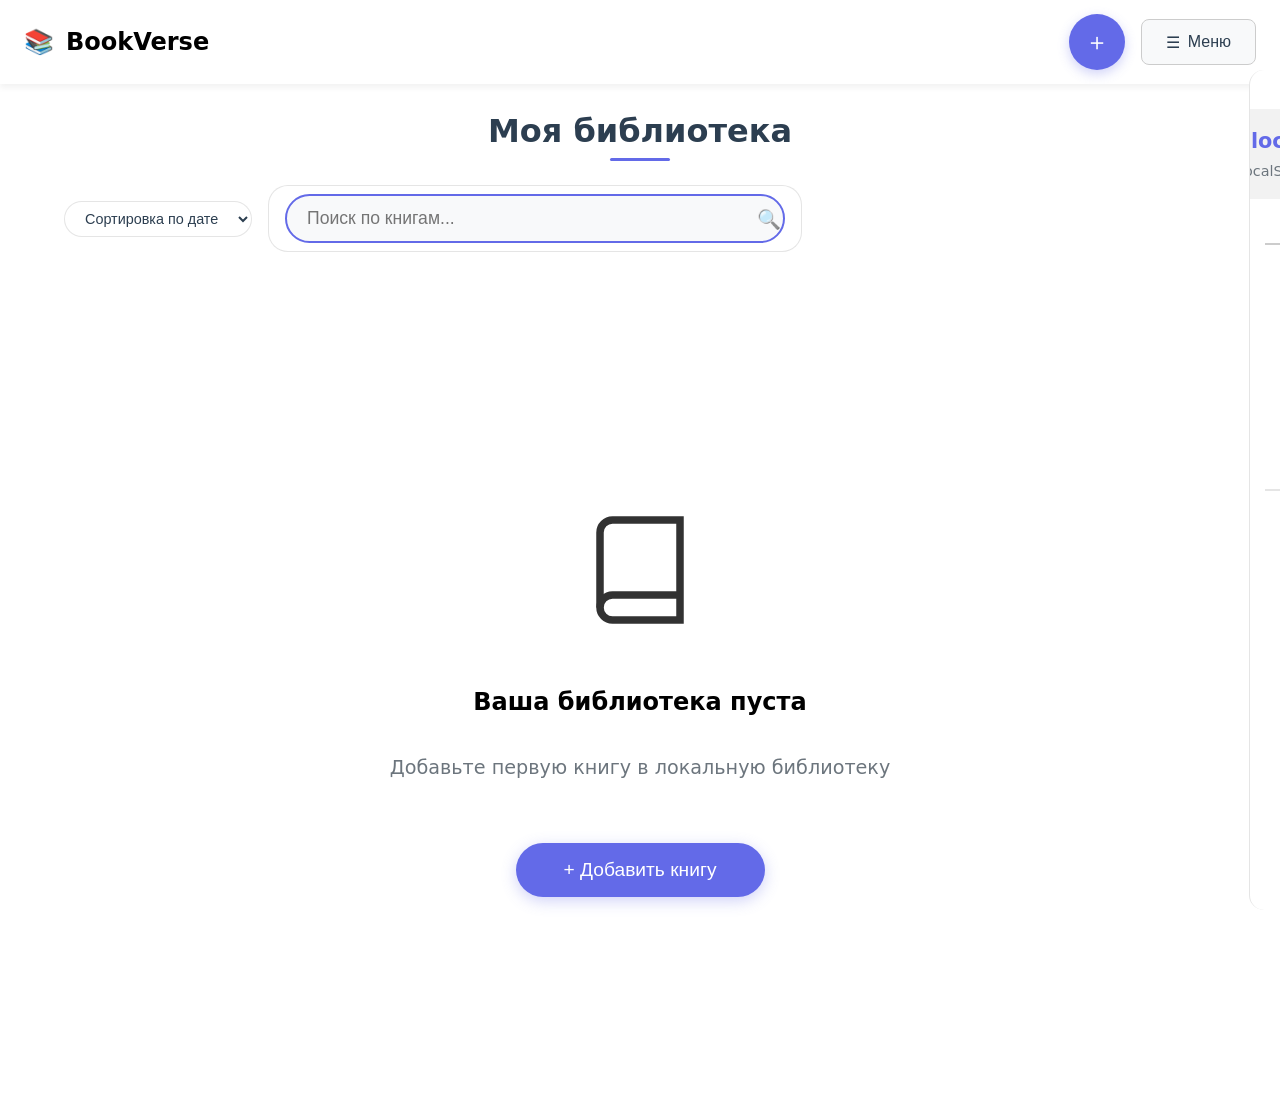
==== commit a6256b08: "Migrate to fully offline mode and remove unused API stack" ====
--- a/index.html
+++ b/index.html
@@ -122,40 +122,10 @@
     </div>
 
     <!-- Скрипты -->
-    <script src="scripts/main.js?v=20260309b" type="module"></script>
-    <script type="module" src="scripts/menu.js?v=20260309b"></script>
-    <script src="scripts/auth.js?v=20260309b"></script>
-    <script type="module" src="scripts/settings.js?v=20260309b"></script>
-    <script type="module" src="scripts/aiTools.js?v=20260309c"></script>
-    <script type="module" src="scripts/contextMenu.js?v=20260309b"></script>
-    <script type="module">
-        import { toggleMenu, toggleUpload } from './scripts/utils.js';
-        
-        // Добавляем обработчики после загрузки DOM
-        document.addEventListener('DOMContentLoaded', () => {
-            // Кнопки для загрузки
-            ['uploadButton', 'uploadCtaBtn', 'closeModalBtn'].forEach(id => {
-                const button = document.getElementById(id);
-                if (button) {
-                    button.addEventListener('click', toggleUpload);
-                }
-            });
-
-            // Кнопки для меню
-            ['menuButton', 'closeBtn'].forEach(id => {
-                const button = document.getElementById(id);
-                if (button) {
-                    button.addEventListener('click', toggleMenu);
-                }
-            });
-
-            // Проверяем наличие токена при загрузке страницы
-            const token = localStorage.getItem('authToken');
-            if (token) {
-                // Если токен есть, перенаправляем на библиотеку
-                window.location.href = 'library.html';
-            }
-        });
-    </script>
+    <script type="module" src="scripts/main.js?v=offline1"></script>
+    <script type="module" src="scripts/menu.js?v=offline1"></script>
+    <script type="module" src="scripts/settings.js?v=offline1"></script>
+    <script src="scripts/aiTools.js?v=offline1"></script>
+    <script type="module" src="scripts/contextMenu.js?v=offline1"></script>
 </body>
-</html>+</html>
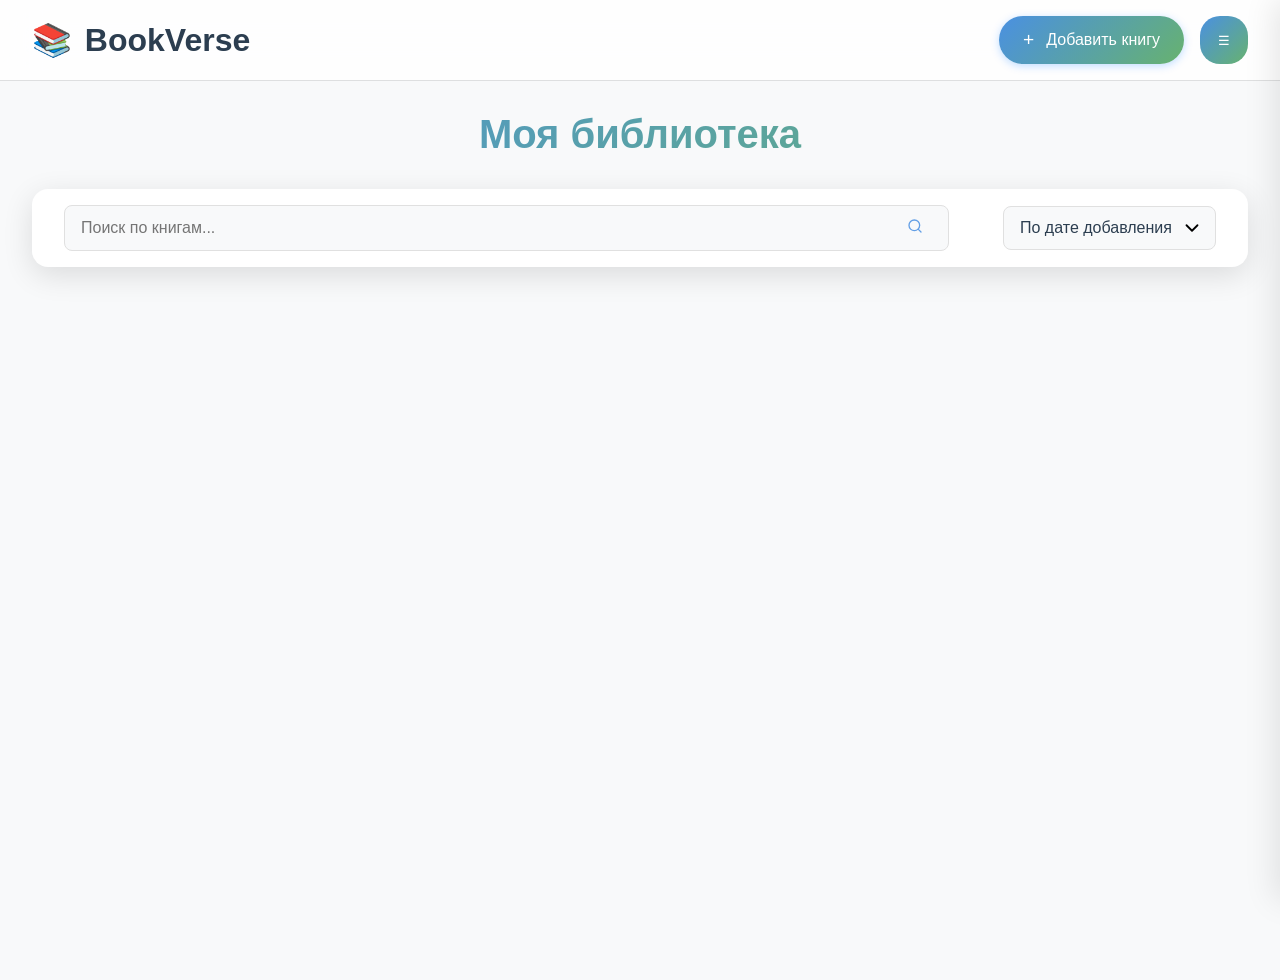
==== commit 27f3b10e: "Implement hybrid QA upgrades, reader navigation, and detailed README" ====
--- a/index.html
+++ b/index.html
@@ -122,10 +122,40 @@
     </div>
 
     <!-- Скрипты -->
-    <script type="module" src="scripts/main.js?v=offline1"></script>
-    <script type="module" src="scripts/menu.js?v=offline1"></script>
-    <script type="module" src="scripts/settings.js?v=offline1"></script>
-    <script src="scripts/aiTools.js?v=offline1"></script>
-    <script type="module" src="scripts/contextMenu.js?v=offline1"></script>
+    <script src="scripts/main.js?v=20260309b" type="module"></script>
+    <script type="module" src="scripts/menu.js?v=20260309b"></script>
+    <script src="scripts/auth.js?v=20260309b"></script>
+    <script type="module" src="scripts/settings.js?v=20260309b"></script>
+    <script type="module" src="scripts/aiTools.js?v=20260309c"></script>
+    <script type="module" src="scripts/contextMenu.js?v=20260309b"></script>
+    <script type="module">
+        import { toggleMenu, toggleUpload } from './scripts/utils.js';
+        
+        // Добавляем обработчики после загрузки DOM
+        document.addEventListener('DOMContentLoaded', () => {
+            // Кнопки для загрузки
+            ['uploadButton', 'uploadCtaBtn', 'closeModalBtn'].forEach(id => {
+                const button = document.getElementById(id);
+                if (button) {
+                    button.addEventListener('click', toggleUpload);
+                }
+            });
+
+            // Кнопки для меню
+            ['menuButton', 'closeBtn'].forEach(id => {
+                const button = document.getElementById(id);
+                if (button) {
+                    button.addEventListener('click', toggleMenu);
+                }
+            });
+
+            // Проверяем наличие токена при загрузке страницы
+            const token = localStorage.getItem('authToken');
+            if (token) {
+                // Если токен есть, перенаправляем на библиотеку
+                window.location.href = 'library.html';
+            }
+        });
+    </script>
 </body>
-</html>
+</html>
--- a/style.css
+++ b/style.css
@@ -1842,6 +1842,40 @@
     margin-bottom: 40px;
     white-space: pre-wrap;
 }
+.page-content {
+    display: flex;
+    flex-direction: column;
+    gap: 0;
+    white-space: normal;
+}
+.reader-paragraph {
+    margin: 0;
+    text-indent: 1.8em;
+    text-align: justify;
+    line-height: 1.85;
+    white-space: normal;
+}
+.reader-paragraph + .reader-paragraph {
+    margin-top: 0.9em;
+}
+.search-highlight {
+    background: #ffe066;
+    color: #111827;
+    border-radius: 4px;
+    padding: 0 2px;
+}
+.reader-heading {
+    margin: 1rem 0 0.2rem;
+    font-size: 1.16em;
+    letter-spacing: 0.04em;
+    text-transform: uppercase;
+    font-weight: 700;
+    white-space: normal;
+}
+.reader-empty {
+    margin: 0;
+    opacity: 0.7;
+}
 .chapters-panel {
     right: -320px;
     top: 70px;
@@ -1889,6 +1923,15 @@
     color: white;
     transform: translateX(10px);
 }
+.chapter-button--active {
+    background: var(--primary);
+    color: #ffffff;
+    transform: none;
+}
+.chapter-button--active .chapter-number {
+    background: #ffffff;
+    color: var(--primary);
+}
 .chapter-number {
     min-width: 24px;
     height: 24px;
@@ -1906,10 +1949,42 @@
     text-overflow: ellipsis;
     white-space: nowrap;
 }
+.chapter-meta {
+    font-size: 0.78em;
+    opacity: 0.75;
+}
 .no-chapters {
     text-align: center;
     color: var(--text-secondary);
     padding: 20px;
+}
+.chapter-jump-hint {
+    position: fixed;
+    top: 78px;
+    left: 50%;
+    transform: translateX(-50%) translateY(-8px);
+    background: rgba(17, 24, 39, 0.92);
+    color: #f9fafb;
+    border: 1px solid rgba(99, 106, 232, 0.5);
+    border-radius: 999px;
+    padding: 8px 14px;
+    font-size: 0.9em;
+    z-index: 1400;
+    opacity: 0;
+    pointer-events: none;
+    transition: opacity 0.18s ease, transform 0.18s ease;
+}
+.chapter-jump-hint.visible {
+    opacity: 1;
+    transform: translateX(-50%) translateY(0);
+}
+body.white-theme .chapter-jump-hint {
+    background: rgba(17, 24, 39, 0.92);
+    color: #ffffff;
+}
+body.black-theme .chapter-jump-hint {
+    background: rgba(243, 244, 246, 0.93);
+    color: #0f172a;
 }
 
 /* ============================================
@@ -1943,6 +2018,39 @@
 .page-navigation button:hover {
     transform: translateY(-2px);
     box-shadow: 0 3px 8px rgba(0,0,0,0.2);
+}
+.search-hit-strip {
+    position: absolute;
+    top: -10px;
+    left: 22px;
+    right: 22px;
+    height: 10px;
+    pointer-events: none;
+    opacity: 0;
+    transition: opacity 0.16s ease;
+}
+.search-hit-strip.active {
+    opacity: 1;
+}
+.search-hit-marker {
+    position: absolute;
+    top: 1px;
+    transform: translateX(-50%);
+    width: 8px;
+    height: 8px;
+    border-radius: 999px;
+    border: 1px solid #4f46e5;
+    background: rgba(79, 70, 229, 0.24);
+    box-shadow: 0 0 0 1px rgba(255, 255, 255, 0.85);
+    pointer-events: auto;
+    cursor: pointer;
+}
+.search-hit-marker--active {
+    background: #4f46e5;
+    box-shadow: 0 0 0 2px rgba(99, 106, 232, 0.3);
+}
+.search-hit-marker:hover {
+    background: #6366f1;
 }
 .page-info {
     display: flex;
@@ -2127,3 +2235,390 @@
     font-size: 2em;
     margin-bottom: 10px;
 }
+
+/* ============================================
+   Reader page overrides
+   ============================================ */
+body.reader-page .reader-content {
+    width: calc(100vw - clamp(16px, 2vw, 40px));
+    max-width: none;
+    margin: 84px auto 8px;
+    padding: clamp(10px, 1.3vw, 16px) clamp(10px, 1.3vw, 24px);
+    min-height: 0;
+    box-sizing: border-box;
+    background: transparent;
+    box-shadow: none;
+    border: none;
+    border-radius: 0;
+}
+
+body.reader-page .reader-content > header h1 {
+    margin: 0 0 8px;
+    font-size: 1.3rem;
+    opacity: 0.8;
+}
+
+body.reader-page .text-layer {
+    width: 100%;
+    max-width: none;
+    margin: 0;
+    min-height: 0;
+    padding: clamp(18px, 2vw, 34px);
+    margin-bottom: 0;
+    border-radius: 14px;
+    box-sizing: border-box;
+    border: none;
+    box-shadow: none;
+}
+
+body.reader-page .reader-search-panel {
+    position: fixed;
+    top: 68px;
+    left: 50%;
+    transform: translateX(-50%) translateY(-8px);
+    width: min(980px, calc(100vw - 28px));
+    padding: 10px 12px;
+    border-radius: 14px;
+    border: 1px solid rgba(99, 106, 232, 0.26);
+    background: rgba(255, 255, 255, 0.96);
+    box-shadow: 0 8px 24px rgba(0, 0, 0, 0.15);
+    z-index: 1210;
+    opacity: 0;
+    pointer-events: none;
+    transition: opacity 0.18s ease, transform 0.18s ease;
+}
+
+body.reader-page .reader-search-panel.active {
+    opacity: 1;
+    pointer-events: auto;
+    transform: translateX(-50%) translateY(0);
+}
+
+body.reader-page .reader-search-row {
+    display: flex;
+    align-items: center;
+    gap: 8px;
+}
+
+body.reader-page .reader-search-options {
+    margin-top: 8px;
+    display: flex;
+    align-items: center;
+}
+
+body.reader-page .reader-search-option {
+    display: inline-flex;
+    align-items: center;
+    gap: 8px;
+    font-size: 0.88rem;
+    color: #334155;
+    user-select: none;
+    cursor: pointer;
+}
+
+body.reader-page .reader-search-option input[type="checkbox"] {
+    width: 16px;
+    height: 16px;
+    margin: 0;
+    accent-color: var(--primary);
+}
+
+body.reader-page .reader-search-row input {
+    flex: 1;
+    min-width: 200px;
+    border: 1px solid rgba(99, 106, 232, 0.35);
+    border-radius: 10px;
+    padding: 10px 12px;
+    font-size: 0.95rem;
+    background: #ffffff;
+    color: #111827;
+}
+
+body.reader-page .reader-search-row button {
+    border: none;
+    border-radius: 10px;
+    padding: 9px 12px;
+    font-weight: 600;
+    cursor: pointer;
+    background: linear-gradient(45deg, var(--primary), #6c5ce7);
+    color: #ffffff;
+}
+
+body.reader-page .reader-search-row button:disabled {
+    opacity: 0.45;
+    cursor: not-allowed;
+}
+
+body.reader-page .reader-search-row .reader-search-close {
+    background: #111827;
+}
+
+body.reader-page .reader-search-status {
+    margin-top: 8px;
+    font-size: 0.86rem;
+    color: #334155;
+    min-height: 1em;
+}
+
+body.reader-page .reader-search-status.error {
+    color: #b91c1c;
+}
+
+body.reader-page .current-chapter-banner {
+    display: flex;
+    align-items: center;
+    gap: 14px;
+    width: 100%;
+    box-sizing: border-box;
+    padding: 10px 14px;
+    margin: 2px 0 12px;
+    border-radius: 12px;
+    border: 1px solid rgba(99, 106, 232, 0.24);
+    background: linear-gradient(135deg, rgba(99, 106, 232, 0.14), rgba(99, 106, 232, 0.05));
+}
+
+body.reader-page .current-chapter-number {
+    min-width: 42px;
+    height: 42px;
+    border-radius: 999px;
+    display: flex;
+    align-items: center;
+    justify-content: center;
+    font-weight: 700;
+    font-size: 1.05rem;
+    color: #ffffff;
+    background: linear-gradient(45deg, var(--primary), #6c5ce7);
+}
+
+body.reader-page .current-chapter-text {
+    min-width: 0;
+}
+
+body.reader-page .current-chapter-title {
+    font-size: 1.02rem;
+    font-weight: 700;
+    line-height: 1.25;
+    color: var(--text-primary);
+    word-break: break-word;
+}
+
+body.reader-page .current-chapter-meta {
+    margin-top: 2px;
+    font-size: 0.88rem;
+    opacity: 0.78;
+}
+
+body.reader-page .chapters-actions {
+    position: sticky;
+    top: 64px;
+    z-index: 4;
+    display: flex;
+    align-items: center;
+    gap: 10px;
+    padding: 10px 14px;
+    border-bottom: 1px solid rgba(99, 106, 232, 0.18);
+    backdrop-filter: blur(8px);
+}
+
+body.reader-page .chapter-action-btn {
+    background: linear-gradient(45deg, var(--primary), #6c5ce7);
+    color: #fff;
+    border: none;
+    padding: 8px 12px;
+    border-radius: 18px;
+    min-width: 120px;
+    justify-content: center;
+    font-size: 0.9em;
+}
+
+body.reader-page .chapter-action-btn:disabled {
+    opacity: 0.45;
+    cursor: not-allowed;
+    pointer-events: none;
+    transform: none;
+    box-shadow: none;
+}
+
+body.reader-page .page-navigation {
+    bottom: 12px;
+}
+body.reader-page .search-hit-strip {
+    left: 20px;
+    right: 20px;
+}
+
+body.reader-page .reading-percentage {
+    position: fixed;
+    left: 10px;
+    bottom: 12px;
+    z-index: 1280;
+    margin: 0;
+    padding: 6px 10px;
+    border-radius: 999px;
+    font-size: 0.95rem;
+    line-height: 1;
+    backdrop-filter: blur(8px);
+}
+
+body.reader-page.white-theme .reading-percentage {
+    background: rgba(255, 255, 255, 0.88);
+    border: 1px solid rgba(99, 106, 232, 0.28);
+}
+
+body.reader-page.black-theme .reading-percentage {
+    background: rgba(17, 24, 39, 0.82);
+    border: 1px solid rgba(255, 221, 45, 0.24);
+}
+
+body.reader-page .side-panel,
+body.reader-page .chapters-panel {
+    top: 74px;
+    right: -130vw;
+    width: min(420px, calc(100vw - 24px));
+    height: calc(100vh - 88px);
+    padding: 0;
+    border-radius: 16px 0 0 16px;
+    overflow-y: auto;
+    box-sizing: border-box;
+    z-index: 1250;
+    animation: none;
+    transition: right 0.24s ease;
+    backdrop-filter: blur(16px);
+}
+
+body.reader-page #right-panel.visible,
+body.reader-page #chapters-panel.active {
+    right: 12px;
+}
+
+body.reader-page.white-theme .side-panel,
+body.reader-page.white-theme .chapters-panel {
+    background: rgba(250, 251, 255, 0.97);
+    border-left: 1px solid rgba(99, 106, 232, 0.24);
+}
+
+body.reader-page.black-theme .side-panel,
+body.reader-page.black-theme .chapters-panel {
+    background: rgba(13, 19, 34, 0.97);
+    border-left: 1px solid rgba(255, 221, 45, 0.26);
+}
+
+body.reader-page #panel-content {
+    padding: 16px 16px 20px;
+}
+
+body.reader-page .chapters-header {
+    position: sticky;
+    top: 0;
+    z-index: 5;
+}
+
+@media (max-width: 1200px) {
+    body.reader-page .reader-content {
+        width: calc(100vw - 12px);
+        margin-top: 76px;
+    }
+}
+
+@media (max-width: 980px) {
+    body.reader-page .breadcrumbs {
+        display: none;
+    }
+
+    body.reader-page .reader-content {
+        width: calc(100vw - 16px);
+        margin: 70px auto 8px;
+        padding: 10px 8px;
+        border-radius: 12px;
+        box-sizing: border-box;
+    }
+
+    body.reader-page .reader-search-panel {
+        top: 62px;
+        width: calc(100vw - 12px);
+        padding: 8px 9px;
+    }
+
+    body.reader-page .reader-search-row {
+        flex-wrap: wrap;
+    }
+
+    body.reader-page .reader-search-options {
+        margin-top: 6px;
+    }
+
+    body.reader-page .reader-search-row input {
+        min-width: 0;
+        width: 100%;
+    }
+
+    body.reader-page .reader-search-row button {
+        flex: 1;
+        min-width: 0;
+    }
+
+    body.reader-page .text-layer {
+        min-height: 0;
+        padding: 16px 12px 24px;
+        margin-bottom: 0;
+    }
+
+    body.reader-page .current-chapter-banner {
+        padding: 8px 10px;
+        margin-bottom: 10px;
+        gap: 10px;
+    }
+
+    body.reader-page .current-chapter-number {
+        min-width: 36px;
+        height: 36px;
+        font-size: 0.96rem;
+    }
+
+    body.reader-page .current-chapter-title {
+        font-size: 0.95rem;
+    }
+
+    body.reader-page .chapters-actions {
+        top: 58px;
+        padding: 10px 10px;
+    }
+
+    body.reader-page .chapter-action-btn {
+        min-width: 0;
+        width: 50%;
+        padding: 9px 8px;
+        font-size: 0.92em;
+    }
+
+    body.reader-page .page-navigation {
+        bottom: 10px;
+        width: calc(100vw - 22px);
+        padding: 10px 12px;
+    }
+    body.reader-page .search-hit-strip {
+        left: 16px;
+        right: 16px;
+    }
+
+    body.reader-page .reading-percentage {
+        left: 8px;
+        bottom: 66px;
+        font-size: 0.86rem;
+        padding: 5px 8px;
+    }
+
+    body.reader-page .side-panel,
+    body.reader-page .chapters-panel {
+        width: calc(100vw - 12px);
+        right: -110vw;
+        top: 62px;
+        height: calc(100vh - 74px);
+        border-radius: 12px 0 0 12px;
+    }
+
+    body.reader-page #right-panel.visible,
+    body.reader-page #chapters-panel.active {
+        right: 6px;
+    }
+}
